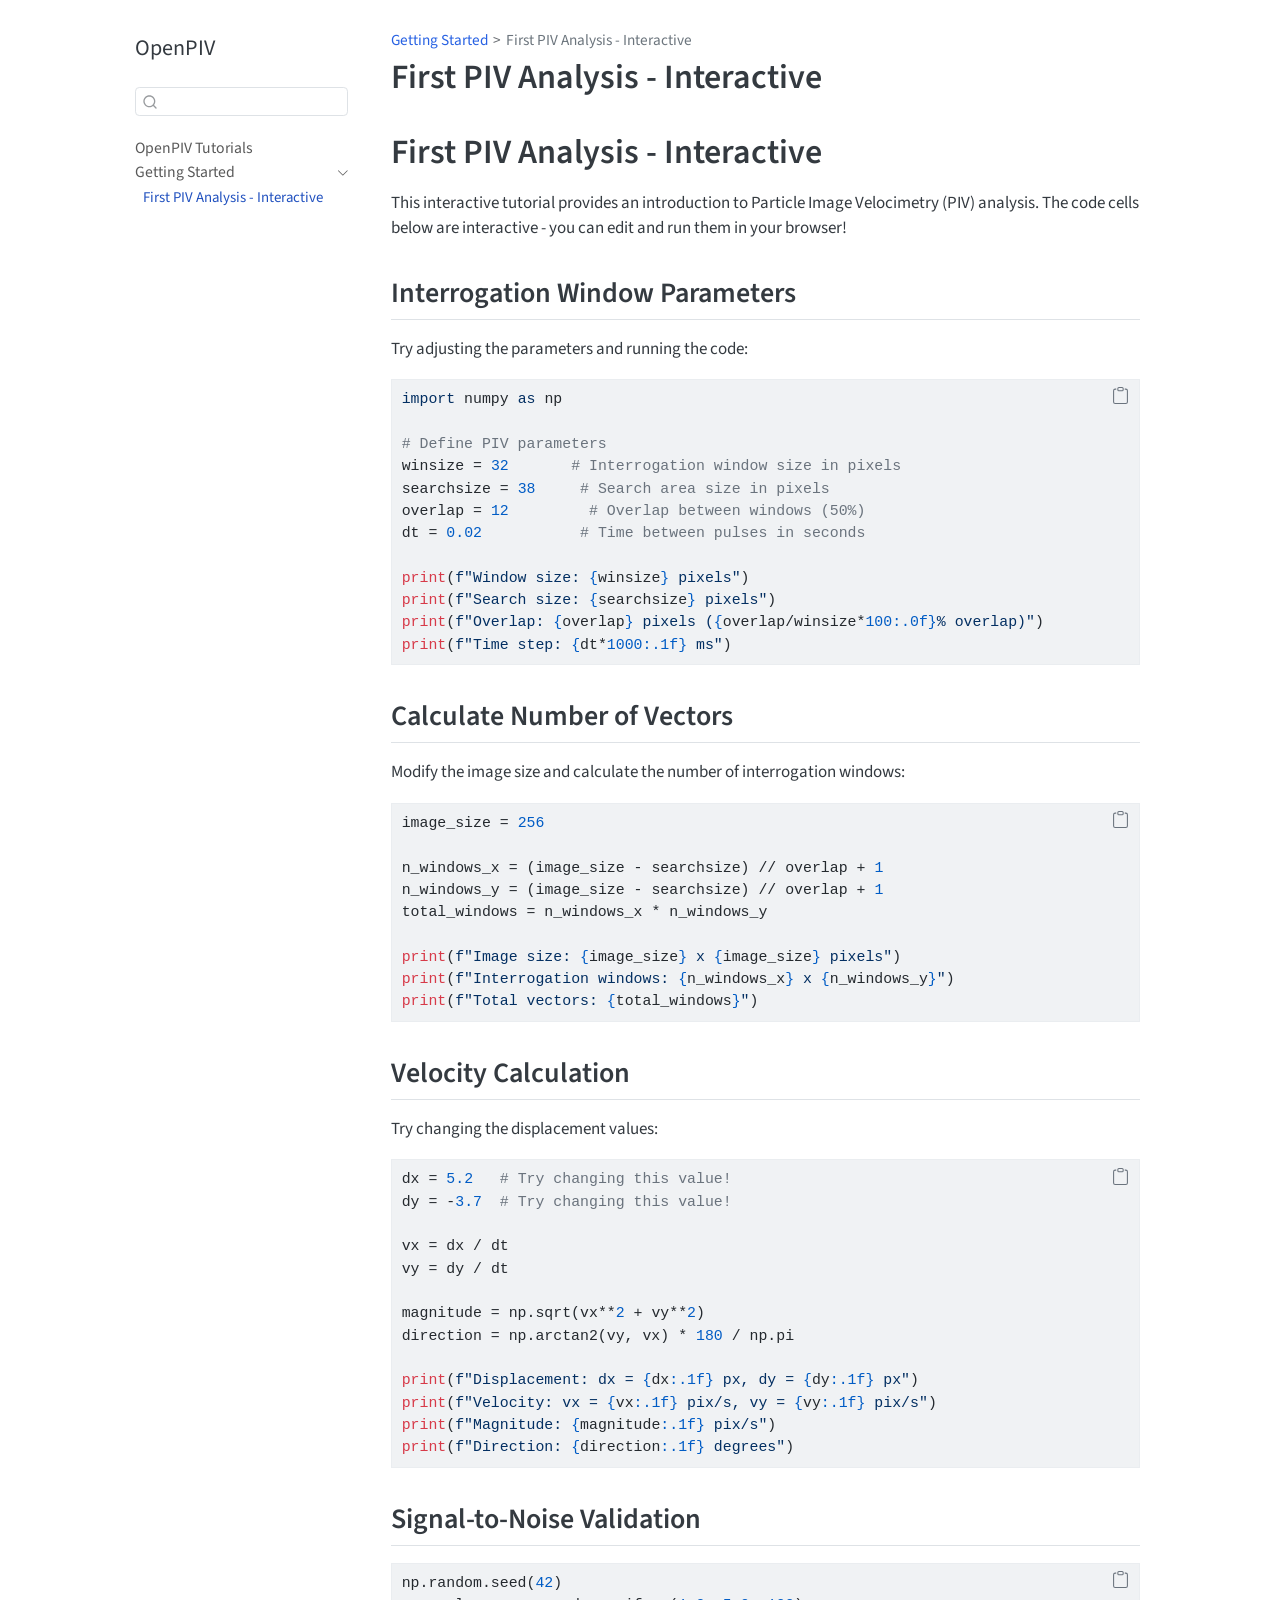
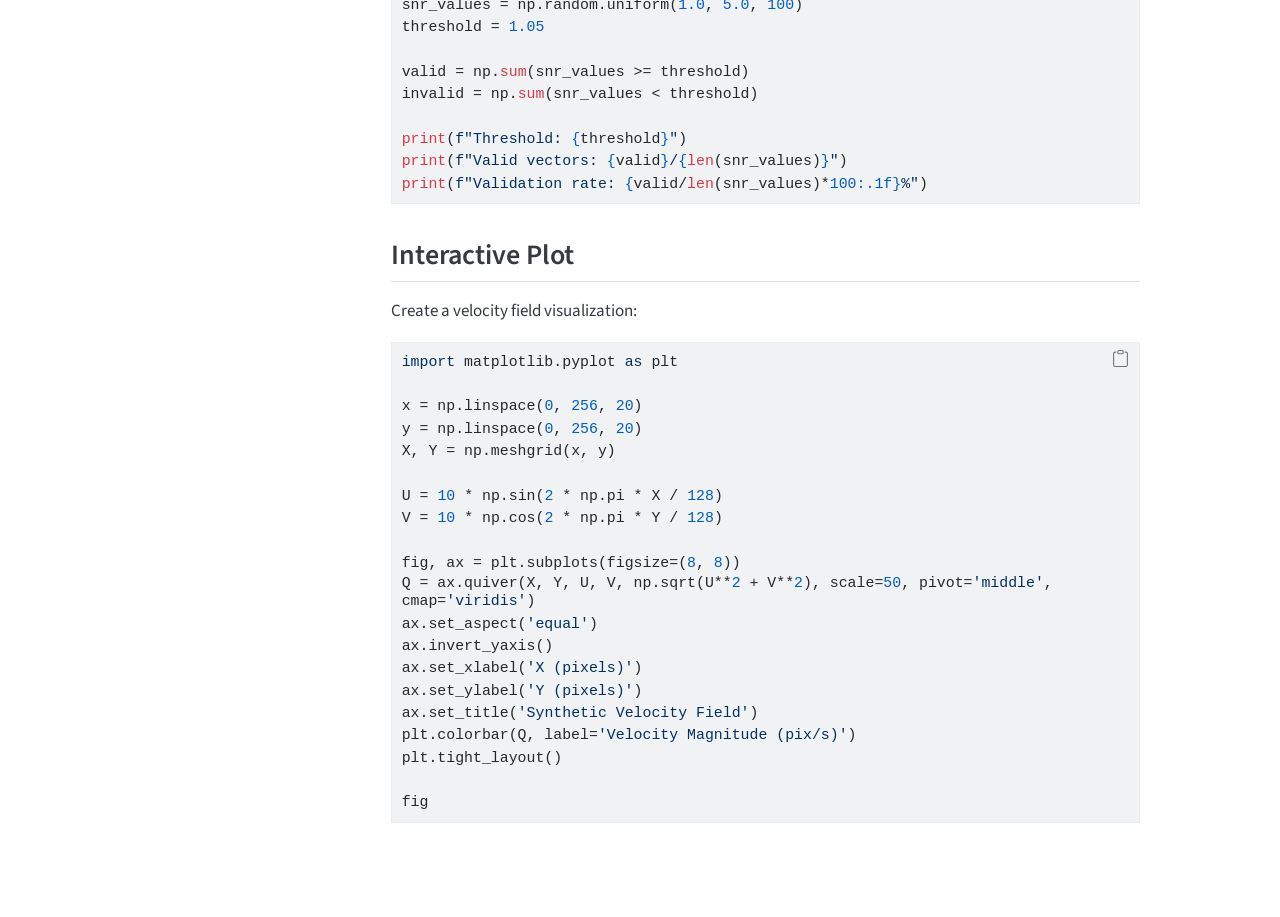
==== getting-started/01-first-piv-interactive.html @ da9bf8a3 "Deploy Quarto site to GitHub Pages" ====
<!DOCTYPE html>
<html xmlns="http://www.w3.org/1999/xhtml" lang="en" xml:lang="en"><head>

<meta charset="utf-8">
<meta name="generator" content="quarto-1.9.37">

<meta name="viewport" content="width=device-width, initial-scale=1.0, user-scalable=yes">


<title>First PIV Analysis - Interactive – OpenPIV Tutorials</title>
<style>
/* Default styles provided by pandoc.
** See https://pandoc.org/MANUAL.html#variables-for-html for config info.
*/
code{white-space: pre-wrap;}
span.smallcaps{font-variant: small-caps;}
div.columns{display: flex; gap: min(4vw, 1.5em);}
div.column{flex: auto; overflow-x: auto;}
div.hanging-indent{margin-left: 1.5em; text-indent: -1.5em;}
ul.task-list{list-style: none;}
ul.task-list li input[type="checkbox"] {
  width: 0.8em;
  margin: 0 0.8em 0.2em -1em; /* quarto-specific, see https://github.com/quarto-dev/quarto-cli/issues/4556 */ 
  vertical-align: middle;
}
/* CSS for syntax highlighting */
html { -webkit-text-size-adjust: 100%; }
pre > code.sourceCode { white-space: pre; position: relative; }
pre > code.sourceCode > span { display: inline-block; line-height: 1.25; }
pre > code.sourceCode > span:empty { height: 1.2em; }
.sourceCode { overflow: visible; }
code.sourceCode > span { color: inherit; text-decoration: inherit; }
div.sourceCode { margin: 1em 0; }
pre.sourceCode { margin: 0; }
@media screen {
div.sourceCode { overflow: auto; }
}
@media print {
pre > code.sourceCode { white-space: pre-wrap; }
pre > code.sourceCode > span { text-indent: -5em; padding-left: 5em; }
}
pre.numberSource code
  { counter-reset: source-line 0; }
pre.numberSource code > span
  { position: relative; left: -4em; counter-increment: source-line; }
pre.numberSource code > span > a:first-child::before
  { content: counter(source-line);
    position: relative; left: -1em; text-align: right; vertical-align: baseline;
    border: none; display: inline-block;
    -webkit-touch-callout: none; -webkit-user-select: none;
    -khtml-user-select: none; -moz-user-select: none;
    -ms-user-select: none; user-select: none;
    padding: 0 4px; width: 4em;
  }
pre.numberSource { margin-left: 3em;  padding-left: 4px; }
div.sourceCode
  {   }
@media screen {
pre > code.sourceCode > span > a:first-child::before { text-decoration: underline; }
}
</style>


<script src="../site_libs/quarto-nav/quarto-nav.js"></script>
<script src="../site_libs/clipboard/clipboard.min.js"></script>
<script src="../site_libs/quarto-search/autocomplete.umd.js"></script>
<script src="../site_libs/quarto-search/fuse.min.js"></script>
<script src="../site_libs/quarto-search/quarto-search.js"></script>
<meta name="quarto:offset" content="../">
<script src="../site_libs/quarto-html/quarto.js" type="module"></script>
<script src="../site_libs/quarto-html/tabsets/tabsets.js" type="module"></script>
<script src="../site_libs/quarto-html/popper.min.js"></script>
<script src="../site_libs/quarto-html/tippy.umd.min.js"></script>
<script src="../site_libs/quarto-html/anchor.min.js"></script>
<link href="../site_libs/quarto-html/tippy.css" rel="stylesheet">
<link href="../site_libs/quarto-html/quarto-syntax-highlighting-acf12a64177840b8d86f2d4f01b2e9fb.css" rel="stylesheet" id="quarto-text-highlighting-styles">
<script src="../site_libs/bootstrap/bootstrap.min.js"></script>
<link href="../site_libs/bootstrap/bootstrap-icons.css" rel="stylesheet">
<link href="../site_libs/bootstrap/bootstrap-4a1c58d262a24fd82705d9e365d43e90.min.css" rel="stylesheet" append-hash="true" id="quarto-bootstrap" data-mode="light">
<script id="quarto-search-options" type="application/json">{
  "location": "sidebar",
  "copy-button": false,
  "collapse-after": 3,
  "panel-placement": "start",
  "type": "textbox",
  "limit": 50,
  "keyboard-shortcut": [
    "f",
    "/",
    "s"
  ],
  "show-item-context": false,
  "language": {
    "search-no-results-text": "No results",
    "search-matching-documents-text": "matching documents",
    "search-copy-link-title": "Copy link to search",
    "search-hide-matches-text": "Hide additional matches",
    "search-more-match-text": "more match in this document",
    "search-more-matches-text": "more matches in this document",
    "search-clear-button-title": "Clear",
    "search-text-placeholder": "",
    "search-detached-cancel-button-title": "Cancel",
    "search-submit-button-title": "Submit",
    "search-label": "Search"
  }
}</script>


</head>

<body class="nav-sidebar floating fullcontent quarto-light">

<div id="quarto-search-results"></div>
  <header id="quarto-header" class="headroom fixed-top">
  <nav class="quarto-secondary-nav">
    <div class="container-fluid d-flex">
      <button type="button" class="quarto-btn-toggle btn" data-bs-toggle="collapse" role="button" data-bs-target=".quarto-sidebar-collapse-item" aria-controls="quarto-sidebar" aria-expanded="false" aria-label="Toggle sidebar navigation" onclick="if (window.quartoToggleHeadroom) { window.quartoToggleHeadroom(); }">
        <i class="bi bi-layout-text-sidebar-reverse"></i>
      </button>
        <nav class="quarto-page-breadcrumbs" aria-label="breadcrumb"><ol class="breadcrumb"><li class="breadcrumb-item"><a href="../getting-started/01-first-piv-interactive.html">Getting Started</a></li><li class="breadcrumb-item"><a href="../getting-started/01-first-piv-interactive.html">First PIV Analysis - Interactive</a></li></ol></nav>
        <a class="flex-grow-1" role="navigation" data-bs-toggle="collapse" data-bs-target=".quarto-sidebar-collapse-item" aria-controls="quarto-sidebar" aria-expanded="false" aria-label="Toggle sidebar navigation" onclick="if (window.quartoToggleHeadroom) { window.quartoToggleHeadroom(); }">      
        </a>
      <button type="button" class="btn quarto-search-button" aria-label="Search" onclick="window.quartoOpenSearch();">
        <i class="bi bi-search"></i>
      </button>
    </div>
  </nav>
</header>
<!-- content -->
<div id="quarto-content" class="quarto-container page-columns page-rows-contents page-layout-article">
<!-- sidebar -->
  <nav id="quarto-sidebar" class="sidebar collapse collapse-horizontal quarto-sidebar-collapse-item sidebar-navigation floating overflow-auto">
    <div class="pt-lg-2 mt-2 text-left sidebar-header">
    <div class="sidebar-title mb-0 py-0">
      <a href="../">OpenPIV</a> 
    </div>
      </div>
        <div class="mt-2 flex-shrink-0 align-items-center">
        <div class="sidebar-search">
        <div id="quarto-search" class="" title="Search"></div>
        </div>
        </div>
    <div class="sidebar-menu-container"> 
    <ul class="list-unstyled mt-1">
        <li class="sidebar-item">
  <div class="sidebar-item-container"> 
  <a href="../index.html" class="sidebar-item-text sidebar-link">
 <span class="menu-text">OpenPIV Tutorials</span></a>
  </div>
</li>
        <li class="sidebar-item sidebar-item-section">
      <div class="sidebar-item-container"> 
            <a class="sidebar-item-text sidebar-link text-start" data-bs-toggle="collapse" data-bs-target="#quarto-sidebar-section-1" role="navigation" aria-expanded="true">
 <span class="menu-text">Getting Started</span></a>
          <a class="sidebar-item-toggle text-start" data-bs-toggle="collapse" data-bs-target="#quarto-sidebar-section-1" role="navigation" aria-expanded="true" aria-label="Toggle section">
            <i class="bi bi-chevron-right ms-2"></i>
          </a> 
      </div>
      <ul id="quarto-sidebar-section-1" class="collapse list-unstyled sidebar-section depth1 show">  
          <li class="sidebar-item">
  <div class="sidebar-item-container"> 
  <a href="../getting-started/01-first-piv-interactive.html" class="sidebar-item-text sidebar-link active">
 <span class="menu-text">First PIV Analysis - Interactive</span></a>
  </div>
</li>
      </ul>
  </li>
    </ul>
    </div>
</nav>
<div id="quarto-sidebar-glass" class="quarto-sidebar-collapse-item" data-bs-toggle="collapse" data-bs-target=".quarto-sidebar-collapse-item"></div>
<!-- margin-sidebar -->
    
<!-- main -->
<main class="content" id="quarto-document-content">

<header id="title-block-header" class="quarto-title-block default"><nav class="quarto-page-breadcrumbs quarto-title-breadcrumbs d-none d-lg-block" aria-label="breadcrumb"><ol class="breadcrumb"><li class="breadcrumb-item"><a href="../getting-started/01-first-piv-interactive.html">Getting Started</a></li><li class="breadcrumb-item"><a href="../getting-started/01-first-piv-interactive.html">First PIV Analysis - Interactive</a></li></ol></nav>
<div class="quarto-title">
<h1 class="title">First PIV Analysis - Interactive</h1>
</div>



<div class="quarto-title-meta">

    
  
    
  </div>
  


</header>


<section id="first-piv-analysis---interactive" class="level1">
<h1>First PIV Analysis - Interactive</h1>
<p>This interactive tutorial provides an introduction to Particle Image Velocimetry (PIV) analysis. The code cells below are interactive - you can edit and run them in your browser!</p>
<section id="interrogation-window-parameters" class="level2">
<h2 class="anchored" data-anchor-id="interrogation-window-parameters">Interrogation Window Parameters</h2>
<p>Try adjusting the parameters and running the code:</p>
<div id="36d38520" class="cell" data-editor="true">
<div class="code-copy-outer-scaffold"><div class="sourceCode cell-code" id="cb1"><pre class="sourceCode python code-with-copy"><code class="sourceCode python"><span id="cb1-1"><a href="#cb1-1" aria-hidden="true" tabindex="-1"></a><span class="im">import</span> numpy <span class="im">as</span> np</span>
<span id="cb1-2"><a href="#cb1-2" aria-hidden="true" tabindex="-1"></a></span>
<span id="cb1-3"><a href="#cb1-3" aria-hidden="true" tabindex="-1"></a><span class="co"># Define PIV parameters</span></span>
<span id="cb1-4"><a href="#cb1-4" aria-hidden="true" tabindex="-1"></a>winsize <span class="op">=</span> <span class="dv">32</span>       <span class="co"># Interrogation window size in pixels</span></span>
<span id="cb1-5"><a href="#cb1-5" aria-hidden="true" tabindex="-1"></a>searchsize <span class="op">=</span> <span class="dv">38</span>     <span class="co"># Search area size in pixels  </span></span>
<span id="cb1-6"><a href="#cb1-6" aria-hidden="true" tabindex="-1"></a>overlap <span class="op">=</span> <span class="dv">12</span>         <span class="co"># Overlap between windows (50%)</span></span>
<span id="cb1-7"><a href="#cb1-7" aria-hidden="true" tabindex="-1"></a>dt <span class="op">=</span> <span class="fl">0.02</span>           <span class="co"># Time between pulses in seconds</span></span>
<span id="cb1-8"><a href="#cb1-8" aria-hidden="true" tabindex="-1"></a></span>
<span id="cb1-9"><a href="#cb1-9" aria-hidden="true" tabindex="-1"></a><span class="bu">print</span>(<span class="ss">f"Window size: </span><span class="sc">{</span>winsize<span class="sc">}</span><span class="ss"> pixels"</span>)</span>
<span id="cb1-10"><a href="#cb1-10" aria-hidden="true" tabindex="-1"></a><span class="bu">print</span>(<span class="ss">f"Search size: </span><span class="sc">{</span>searchsize<span class="sc">}</span><span class="ss"> pixels"</span>)</span>
<span id="cb1-11"><a href="#cb1-11" aria-hidden="true" tabindex="-1"></a><span class="bu">print</span>(<span class="ss">f"Overlap: </span><span class="sc">{</span>overlap<span class="sc">}</span><span class="ss"> pixels (</span><span class="sc">{</span>overlap<span class="op">/</span>winsize<span class="op">*</span><span class="dv">100</span><span class="sc">:.0f}</span><span class="ss">% overlap)"</span>)</span>
<span id="cb1-12"><a href="#cb1-12" aria-hidden="true" tabindex="-1"></a><span class="bu">print</span>(<span class="ss">f"Time step: </span><span class="sc">{</span>dt<span class="op">*</span><span class="dv">1000</span><span class="sc">:.1f}</span><span class="ss"> ms"</span>)</span></code></pre></div><button title="Copy to Clipboard" class="code-copy-button"><i class="bi"></i></button></div>
</div>
</section>
<section id="calculate-number-of-vectors" class="level2">
<h2 class="anchored" data-anchor-id="calculate-number-of-vectors">Calculate Number of Vectors</h2>
<p>Modify the image size and calculate the number of interrogation windows:</p>
<div id="18df7487" class="cell" data-editor="true">
<div class="code-copy-outer-scaffold"><div class="sourceCode cell-code" id="cb2"><pre class="sourceCode python code-with-copy"><code class="sourceCode python"><span id="cb2-1"><a href="#cb2-1" aria-hidden="true" tabindex="-1"></a>image_size <span class="op">=</span> <span class="dv">256</span></span>
<span id="cb2-2"><a href="#cb2-2" aria-hidden="true" tabindex="-1"></a></span>
<span id="cb2-3"><a href="#cb2-3" aria-hidden="true" tabindex="-1"></a>n_windows_x <span class="op">=</span> (image_size <span class="op">-</span> searchsize) <span class="op">//</span> overlap <span class="op">+</span> <span class="dv">1</span></span>
<span id="cb2-4"><a href="#cb2-4" aria-hidden="true" tabindex="-1"></a>n_windows_y <span class="op">=</span> (image_size <span class="op">-</span> searchsize) <span class="op">//</span> overlap <span class="op">+</span> <span class="dv">1</span></span>
<span id="cb2-5"><a href="#cb2-5" aria-hidden="true" tabindex="-1"></a>total_windows <span class="op">=</span> n_windows_x <span class="op">*</span> n_windows_y</span>
<span id="cb2-6"><a href="#cb2-6" aria-hidden="true" tabindex="-1"></a></span>
<span id="cb2-7"><a href="#cb2-7" aria-hidden="true" tabindex="-1"></a><span class="bu">print</span>(<span class="ss">f"Image size: </span><span class="sc">{</span>image_size<span class="sc">}</span><span class="ss"> x </span><span class="sc">{</span>image_size<span class="sc">}</span><span class="ss"> pixels"</span>)</span>
<span id="cb2-8"><a href="#cb2-8" aria-hidden="true" tabindex="-1"></a><span class="bu">print</span>(<span class="ss">f"Interrogation windows: </span><span class="sc">{</span>n_windows_x<span class="sc">}</span><span class="ss"> x </span><span class="sc">{</span>n_windows_y<span class="sc">}</span><span class="ss">"</span>)</span>
<span id="cb2-9"><a href="#cb2-9" aria-hidden="true" tabindex="-1"></a><span class="bu">print</span>(<span class="ss">f"Total vectors: </span><span class="sc">{</span>total_windows<span class="sc">}</span><span class="ss">"</span>)</span></code></pre></div><button title="Copy to Clipboard" class="code-copy-button"><i class="bi"></i></button></div>
</div>
</section>
<section id="velocity-calculation" class="level2">
<h2 class="anchored" data-anchor-id="velocity-calculation">Velocity Calculation</h2>
<p>Try changing the displacement values:</p>
<div id="fb93d4f9" class="cell" data-editor="true">
<div class="code-copy-outer-scaffold"><div class="sourceCode cell-code" id="cb3"><pre class="sourceCode python code-with-copy"><code class="sourceCode python"><span id="cb3-1"><a href="#cb3-1" aria-hidden="true" tabindex="-1"></a>dx <span class="op">=</span> <span class="fl">5.2</span>   <span class="co"># Try changing this value!</span></span>
<span id="cb3-2"><a href="#cb3-2" aria-hidden="true" tabindex="-1"></a>dy <span class="op">=</span> <span class="op">-</span><span class="fl">3.7</span>  <span class="co"># Try changing this value!</span></span>
<span id="cb3-3"><a href="#cb3-3" aria-hidden="true" tabindex="-1"></a></span>
<span id="cb3-4"><a href="#cb3-4" aria-hidden="true" tabindex="-1"></a>vx <span class="op">=</span> dx <span class="op">/</span> dt</span>
<span id="cb3-5"><a href="#cb3-5" aria-hidden="true" tabindex="-1"></a>vy <span class="op">=</span> dy <span class="op">/</span> dt</span>
<span id="cb3-6"><a href="#cb3-6" aria-hidden="true" tabindex="-1"></a></span>
<span id="cb3-7"><a href="#cb3-7" aria-hidden="true" tabindex="-1"></a>magnitude <span class="op">=</span> np.sqrt(vx<span class="op">**</span><span class="dv">2</span> <span class="op">+</span> vy<span class="op">**</span><span class="dv">2</span>)</span>
<span id="cb3-8"><a href="#cb3-8" aria-hidden="true" tabindex="-1"></a>direction <span class="op">=</span> np.arctan2(vy, vx) <span class="op">*</span> <span class="dv">180</span> <span class="op">/</span> np.pi</span>
<span id="cb3-9"><a href="#cb3-9" aria-hidden="true" tabindex="-1"></a></span>
<span id="cb3-10"><a href="#cb3-10" aria-hidden="true" tabindex="-1"></a><span class="bu">print</span>(<span class="ss">f"Displacement: dx = </span><span class="sc">{</span>dx<span class="sc">:.1f}</span><span class="ss"> px, dy = </span><span class="sc">{</span>dy<span class="sc">:.1f}</span><span class="ss"> px"</span>)</span>
<span id="cb3-11"><a href="#cb3-11" aria-hidden="true" tabindex="-1"></a><span class="bu">print</span>(<span class="ss">f"Velocity: vx = </span><span class="sc">{</span>vx<span class="sc">:.1f}</span><span class="ss"> pix/s, vy = </span><span class="sc">{</span>vy<span class="sc">:.1f}</span><span class="ss"> pix/s"</span>)</span>
<span id="cb3-12"><a href="#cb3-12" aria-hidden="true" tabindex="-1"></a><span class="bu">print</span>(<span class="ss">f"Magnitude: </span><span class="sc">{</span>magnitude<span class="sc">:.1f}</span><span class="ss"> pix/s"</span>)</span>
<span id="cb3-13"><a href="#cb3-13" aria-hidden="true" tabindex="-1"></a><span class="bu">print</span>(<span class="ss">f"Direction: </span><span class="sc">{</span>direction<span class="sc">:.1f}</span><span class="ss"> degrees"</span>)</span></code></pre></div><button title="Copy to Clipboard" class="code-copy-button"><i class="bi"></i></button></div>
</div>
</section>
<section id="signal-to-noise-validation" class="level2">
<h2 class="anchored" data-anchor-id="signal-to-noise-validation">Signal-to-Noise Validation</h2>
<div id="afef8807" class="cell" data-editor="true">
<div class="code-copy-outer-scaffold"><div class="sourceCode cell-code" id="cb4"><pre class="sourceCode python code-with-copy"><code class="sourceCode python"><span id="cb4-1"><a href="#cb4-1" aria-hidden="true" tabindex="-1"></a>np.random.seed(<span class="dv">42</span>)</span>
<span id="cb4-2"><a href="#cb4-2" aria-hidden="true" tabindex="-1"></a>snr_values <span class="op">=</span> np.random.uniform(<span class="fl">1.0</span>, <span class="fl">5.0</span>, <span class="dv">100</span>)</span>
<span id="cb4-3"><a href="#cb4-3" aria-hidden="true" tabindex="-1"></a>threshold <span class="op">=</span> <span class="fl">1.05</span></span>
<span id="cb4-4"><a href="#cb4-4" aria-hidden="true" tabindex="-1"></a></span>
<span id="cb4-5"><a href="#cb4-5" aria-hidden="true" tabindex="-1"></a>valid <span class="op">=</span> np.<span class="bu">sum</span>(snr_values <span class="op">&gt;=</span> threshold)</span>
<span id="cb4-6"><a href="#cb4-6" aria-hidden="true" tabindex="-1"></a>invalid <span class="op">=</span> np.<span class="bu">sum</span>(snr_values <span class="op">&lt;</span> threshold)</span>
<span id="cb4-7"><a href="#cb4-7" aria-hidden="true" tabindex="-1"></a></span>
<span id="cb4-8"><a href="#cb4-8" aria-hidden="true" tabindex="-1"></a><span class="bu">print</span>(<span class="ss">f"Threshold: </span><span class="sc">{</span>threshold<span class="sc">}</span><span class="ss">"</span>)</span>
<span id="cb4-9"><a href="#cb4-9" aria-hidden="true" tabindex="-1"></a><span class="bu">print</span>(<span class="ss">f"Valid vectors: </span><span class="sc">{</span>valid<span class="sc">}</span><span class="ss">/</span><span class="sc">{</span><span class="bu">len</span>(snr_values)<span class="sc">}</span><span class="ss">"</span>)</span>
<span id="cb4-10"><a href="#cb4-10" aria-hidden="true" tabindex="-1"></a><span class="bu">print</span>(<span class="ss">f"Validation rate: </span><span class="sc">{</span>valid<span class="op">/</span><span class="bu">len</span>(snr_values)<span class="op">*</span><span class="dv">100</span><span class="sc">:.1f}</span><span class="ss">%"</span>)</span></code></pre></div><button title="Copy to Clipboard" class="code-copy-button"><i class="bi"></i></button></div>
</div>
</section>
<section id="interactive-plot" class="level2">
<h2 class="anchored" data-anchor-id="interactive-plot">Interactive Plot</h2>
<p>Create a velocity field visualization:</p>
<div id="f7ec2f48" class="cell" data-editor="true">
<div class="code-copy-outer-scaffold"><div class="sourceCode cell-code" id="cb5"><pre class="sourceCode python code-with-copy"><code class="sourceCode python"><span id="cb5-1"><a href="#cb5-1" aria-hidden="true" tabindex="-1"></a><span class="im">import</span> matplotlib.pyplot <span class="im">as</span> plt</span>
<span id="cb5-2"><a href="#cb5-2" aria-hidden="true" tabindex="-1"></a></span>
<span id="cb5-3"><a href="#cb5-3" aria-hidden="true" tabindex="-1"></a>x <span class="op">=</span> np.linspace(<span class="dv">0</span>, <span class="dv">256</span>, <span class="dv">20</span>)</span>
<span id="cb5-4"><a href="#cb5-4" aria-hidden="true" tabindex="-1"></a>y <span class="op">=</span> np.linspace(<span class="dv">0</span>, <span class="dv">256</span>, <span class="dv">20</span>)</span>
<span id="cb5-5"><a href="#cb5-5" aria-hidden="true" tabindex="-1"></a>X, Y <span class="op">=</span> np.meshgrid(x, y)</span>
<span id="cb5-6"><a href="#cb5-6" aria-hidden="true" tabindex="-1"></a></span>
<span id="cb5-7"><a href="#cb5-7" aria-hidden="true" tabindex="-1"></a>U <span class="op">=</span> <span class="dv">10</span> <span class="op">*</span> np.sin(<span class="dv">2</span> <span class="op">*</span> np.pi <span class="op">*</span> X <span class="op">/</span> <span class="dv">128</span>)</span>
<span id="cb5-8"><a href="#cb5-8" aria-hidden="true" tabindex="-1"></a>V <span class="op">=</span> <span class="dv">10</span> <span class="op">*</span> np.cos(<span class="dv">2</span> <span class="op">*</span> np.pi <span class="op">*</span> Y <span class="op">/</span> <span class="dv">128</span>)</span>
<span id="cb5-9"><a href="#cb5-9" aria-hidden="true" tabindex="-1"></a></span>
<span id="cb5-10"><a href="#cb5-10" aria-hidden="true" tabindex="-1"></a>fig, ax <span class="op">=</span> plt.subplots(figsize<span class="op">=</span>(<span class="dv">8</span>, <span class="dv">8</span>))</span>
<span id="cb5-11"><a href="#cb5-11" aria-hidden="true" tabindex="-1"></a>Q <span class="op">=</span> ax.quiver(X, Y, U, V, np.sqrt(U<span class="op">**</span><span class="dv">2</span> <span class="op">+</span> V<span class="op">**</span><span class="dv">2</span>), scale<span class="op">=</span><span class="dv">50</span>, pivot<span class="op">=</span><span class="st">'middle'</span>, cmap<span class="op">=</span><span class="st">'viridis'</span>)</span>
<span id="cb5-12"><a href="#cb5-12" aria-hidden="true" tabindex="-1"></a>ax.set_aspect(<span class="st">'equal'</span>)</span>
<span id="cb5-13"><a href="#cb5-13" aria-hidden="true" tabindex="-1"></a>ax.invert_yaxis()</span>
<span id="cb5-14"><a href="#cb5-14" aria-hidden="true" tabindex="-1"></a>ax.set_xlabel(<span class="st">'X (pixels)'</span>)</span>
<span id="cb5-15"><a href="#cb5-15" aria-hidden="true" tabindex="-1"></a>ax.set_ylabel(<span class="st">'Y (pixels)'</span>)</span>
<span id="cb5-16"><a href="#cb5-16" aria-hidden="true" tabindex="-1"></a>ax.set_title(<span class="st">'Synthetic Velocity Field'</span>)</span>
<span id="cb5-17"><a href="#cb5-17" aria-hidden="true" tabindex="-1"></a>plt.colorbar(Q, label<span class="op">=</span><span class="st">'Velocity Magnitude (pix/s)'</span>)</span>
<span id="cb5-18"><a href="#cb5-18" aria-hidden="true" tabindex="-1"></a>plt.tight_layout()</span>
<span id="cb5-19"><a href="#cb5-19" aria-hidden="true" tabindex="-1"></a></span>
<span id="cb5-20"><a href="#cb5-20" aria-hidden="true" tabindex="-1"></a>fig</span></code></pre></div><button title="Copy to Clipboard" class="code-copy-button"><i class="bi"></i></button></div>
</div>


</section>
</section>

</main> <!-- /main -->
<script id="quarto-html-after-body" type="application/javascript">
  window.document.addEventListener("DOMContentLoaded", function (event) {
    const icon = "";
    const anchorJS = new window.AnchorJS();
    anchorJS.options = {
      placement: 'right',
      icon: icon
    };
    anchorJS.add('.anchored');
    const isCodeAnnotation = (el) => {
      for (const clz of el.classList) {
        if (clz.startsWith('code-annotation-')) {                     
          return true;
        }
      }
      return false;
    }
    const onCopySuccess = function(e) {
      // button target
      const button = e.trigger;
      // don't keep focus
      button.blur();
      // flash "checked"
      button.classList.add('code-copy-button-checked');
      var currentTitle = button.getAttribute("title");
      button.setAttribute("title", "Copied!");
      let tooltip;
      if (window.bootstrap) {
        button.setAttribute("data-bs-toggle", "tooltip");
        button.setAttribute("data-bs-placement", "left");
        button.setAttribute("data-bs-title", "Copied!");
        tooltip = new bootstrap.Tooltip(button, 
          { trigger: "manual", 
            customClass: "code-copy-button-tooltip",
            offset: [0, -8]});
        tooltip.show();    
      }
      setTimeout(function() {
        if (tooltip) {
          tooltip.hide();
          button.removeAttribute("data-bs-title");
          button.removeAttribute("data-bs-toggle");
          button.removeAttribute("data-bs-placement");
        }
        button.setAttribute("title", currentTitle);
        button.classList.remove('code-copy-button-checked');
      }, 1000);
      // clear code selection
      e.clearSelection();
    }
    const getTextToCopy = function(trigger) {
      const outerScaffold = trigger.parentElement.cloneNode(true);
      const codeEl = outerScaffold.querySelector('code');
      for (const childEl of codeEl.children) {
        if (isCodeAnnotation(childEl)) {
          childEl.remove();
        }
      }
      return codeEl.innerText;
    }
    const clipboard = new window.ClipboardJS('.code-copy-button:not([data-in-quarto-modal])', {
      text: getTextToCopy
    });
    clipboard.on('success', onCopySuccess);
    if (window.document.getElementById('quarto-embedded-source-code-modal')) {
      const clipboardModal = new window.ClipboardJS('.code-copy-button[data-in-quarto-modal]', {
        text: getTextToCopy,
        container: window.document.getElementById('quarto-embedded-source-code-modal')
      });
      clipboardModal.on('success', onCopySuccess);
    }
      var localhostRegex = new RegExp(/^(?:http|https):\/\/localhost\:?[0-9]*\//);
      var mailtoRegex = new RegExp(/^mailto:/);
        var filterRegex = new RegExp('/' + window.location.host + '/');
      var isInternal = (href) => {
          return filterRegex.test(href) || localhostRegex.test(href) || mailtoRegex.test(href);
      }
      // Inspect non-navigation links and adorn them if external
     var links = window.document.querySelectorAll('a[href]:not(.nav-link):not(.navbar-brand):not(.toc-action):not(.sidebar-link):not(.sidebar-item-toggle):not(.pagination-link):not(.no-external):not([aria-hidden]):not(.dropdown-item):not(.quarto-navigation-tool):not(.about-link)');
      for (var i=0; i<links.length; i++) {
        const link = links[i];
        if (!isInternal(link.href)) {
          // undo the damage that might have been done by quarto-nav.js in the case of
          // links that we want to consider external
          if (link.dataset.originalHref !== undefined) {
            link.href = link.dataset.originalHref;
          }
        }
      }
    function tippyHover(el, contentFn, onTriggerFn, onUntriggerFn) {
      const config = {
        allowHTML: true,
        maxWidth: 500,
        delay: 100,
        arrow: false,
        appendTo: function(el) {
            return el.parentElement;
        },
        interactive: true,
        interactiveBorder: 10,
        theme: 'quarto',
        placement: 'bottom-start',
      };
      if (contentFn) {
        config.content = contentFn;
      }
      if (onTriggerFn) {
        config.onTrigger = onTriggerFn;
      }
      if (onUntriggerFn) {
        config.onUntrigger = onUntriggerFn;
      }
      window.tippy(el, config); 
    }
    const noterefs = window.document.querySelectorAll('a[role="doc-noteref"]');
    for (var i=0; i<noterefs.length; i++) {
      const ref = noterefs[i];
      tippyHover(ref, function() {
        // use id or data attribute instead here
        let href = ref.getAttribute('data-footnote-href') || ref.getAttribute('href');
        try { href = new URL(href).hash; } catch {}
        const id = href.replace(/^#\/?/, "");
        const note = window.document.getElementById(id);
        if (note) {
          return note.innerHTML;
        } else {
          return "";
        }
      });
    }
    const xrefs = window.document.querySelectorAll('a.quarto-xref');
    const processXRef = (id, note) => {
      // Strip column container classes
      const stripColumnClz = (el) => {
        el.classList.remove("page-full", "page-columns");
        if (el.children) {
          for (const child of el.children) {
            stripColumnClz(child);
          }
        }
      }
      stripColumnClz(note)
      if (id === null || id.startsWith('sec-')) {
        // Special case sections, only their first couple elements
        const container = document.createElement("div");
        if (note.children && note.children.length > 2) {
          container.appendChild(note.children[0].cloneNode(true));
          for (let i = 1; i < note.children.length; i++) {
            const child = note.children[i];
            if (child.tagName === "P" && child.innerText === "") {
              continue;
            } else {
              container.appendChild(child.cloneNode(true));
              break;
            }
          }
          if (window.Quarto?.typesetMath) {
            window.Quarto.typesetMath(container);
          }
          return container.innerHTML
        } else {
          if (window.Quarto?.typesetMath) {
            window.Quarto.typesetMath(note);
          }
          return note.innerHTML;
        }
      } else {
        // Remove any anchor links if they are present
        const anchorLink = note.querySelector('a.anchorjs-link');
        if (anchorLink) {
          anchorLink.remove();
        }
        if (window.Quarto?.typesetMath) {
          window.Quarto.typesetMath(note);
        }
        if (note.classList.contains("callout")) {
          return note.outerHTML;
        } else {
          return note.innerHTML;
        }
      }
    }
    for (var i=0; i<xrefs.length; i++) {
      const xref = xrefs[i];
      tippyHover(xref, undefined, function(instance) {
        instance.disable();
        let url = xref.getAttribute('href');
        let hash = undefined; 
        if (url.startsWith('#')) {
          hash = url;
        } else {
          try { hash = new URL(url).hash; } catch {}
        }
        if (hash) {
          const id = hash.replace(/^#\/?/, "");
          const note = window.document.getElementById(id);
          if (note !== null) {
            try {
              const html = processXRef(id, note.cloneNode(true));
              instance.setContent(html);
            } finally {
              instance.enable();
              instance.show();
            }
          } else {
            // See if we can fetch this
            fetch(url.split('#')[0])
            .then(res => res.text())
            .then(html => {
              const parser = new DOMParser();
              const htmlDoc = parser.parseFromString(html, "text/html");
              const note = htmlDoc.getElementById(id);
              if (note !== null) {
                const html = processXRef(id, note);
                instance.setContent(html);
              } 
            }).finally(() => {
              instance.enable();
              instance.show();
            });
          }
        } else {
          // See if we can fetch a full url (with no hash to target)
          // This is a special case and we should probably do some content thinning / targeting
          fetch(url)
          .then(res => res.text())
          .then(html => {
            const parser = new DOMParser();
            const htmlDoc = parser.parseFromString(html, "text/html");
            const note = htmlDoc.querySelector('main.content');
            if (note !== null) {
              // This should only happen for chapter cross references
              // (since there is no id in the URL)
              // remove the first header
              if (note.children.length > 0 && note.children[0].tagName === "HEADER") {
                note.children[0].remove();
              }
              const html = processXRef(null, note);
              instance.setContent(html);
            } 
          }).finally(() => {
            instance.enable();
            instance.show();
          });
        }
      }, function(instance) {
      });
    }
        let selectedAnnoteEl;
        const selectorForAnnotation = ( cell, annotation) => {
          let cellAttr = 'data-code-cell="' + cell + '"';
          let lineAttr = 'data-code-annotation="' +  annotation + '"';
          const selector = 'span[' + cellAttr + '][' + lineAttr + ']';
          return selector;
        }
        const selectCodeLines = (annoteEl) => {
          const doc = window.document;
          const targetCell = annoteEl.getAttribute("data-target-cell");
          const targetAnnotation = annoteEl.getAttribute("data-target-annotation");
          const annoteSpan = window.document.querySelector(selectorForAnnotation(targetCell, targetAnnotation));
          const lines = annoteSpan.getAttribute("data-code-lines").split(",");
          const lineIds = lines.map((line) => {
            return targetCell + "-" + line;
          })
          let top = null;
          let height = null;
          let parent = null;
          if (lineIds.length > 0) {
              //compute the position of the single el (top and bottom and make a div)
              const el = window.document.getElementById(lineIds[0]);
              top = el.offsetTop;
              height = el.offsetHeight;
              parent = el.parentElement.parentElement;
            if (lineIds.length > 1) {
              const lastEl = window.document.getElementById(lineIds[lineIds.length - 1]);
              const bottom = lastEl.offsetTop + lastEl.offsetHeight;
              height = bottom - top;
            }
            if (top !== null && height !== null && parent !== null) {
              // cook up a div (if necessary) and position it 
              let div = window.document.getElementById("code-annotation-line-highlight");
              if (div === null) {
                div = window.document.createElement("div");
                div.setAttribute("id", "code-annotation-line-highlight");
                div.style.position = 'absolute';
                parent.appendChild(div);
              }
              div.style.top = top - 2 + "px";
              div.style.height = height + 4 + "px";
              div.style.left = 0;
              let gutterDiv = window.document.getElementById("code-annotation-line-highlight-gutter");
              if (gutterDiv === null) {
                gutterDiv = window.document.createElement("div");
                gutterDiv.setAttribute("id", "code-annotation-line-highlight-gutter");
                gutterDiv.style.position = 'absolute';
                const codeCell = window.document.getElementById(targetCell);
                const gutter = codeCell.querySelector('.code-annotation-gutter');
                gutter.appendChild(gutterDiv);
              }
              gutterDiv.style.top = top - 2 + "px";
              gutterDiv.style.height = height + 4 + "px";
            }
            selectedAnnoteEl = annoteEl;
          }
        };
        const unselectCodeLines = () => {
          const elementsIds = ["code-annotation-line-highlight", "code-annotation-line-highlight-gutter"];
          elementsIds.forEach((elId) => {
            const div = window.document.getElementById(elId);
            if (div) {
              div.remove();
            }
          });
          selectedAnnoteEl = undefined;
        };
          // Handle positioning of the toggle
      window.addEventListener(
        "resize",
        throttle(() => {
          elRect = undefined;
          if (selectedAnnoteEl) {
            selectCodeLines(selectedAnnoteEl);
          }
        }, 10)
      );
      function throttle(fn, ms) {
      let throttle = false;
      let timer;
        return (...args) => {
          if(!throttle) { // first call gets through
              fn.apply(this, args);
              throttle = true;
          } else { // all the others get throttled
              if(timer) clearTimeout(timer); // cancel #2
              timer = setTimeout(() => {
                fn.apply(this, args);
                timer = throttle = false;
              }, ms);
          }
        };
      }
        // Attach click handler to the DT
        const annoteDls = window.document.querySelectorAll('dt[data-target-cell]');
        for (const annoteDlNode of annoteDls) {
          annoteDlNode.addEventListener('click', (event) => {
            const clickedEl = event.target;
            if (clickedEl !== selectedAnnoteEl) {
              unselectCodeLines();
              const activeEl = window.document.querySelector('dt[data-target-cell].code-annotation-active');
              if (activeEl) {
                activeEl.classList.remove('code-annotation-active');
              }
              selectCodeLines(clickedEl);
              clickedEl.classList.add('code-annotation-active');
            } else {
              // Unselect the line
              unselectCodeLines();
              clickedEl.classList.remove('code-annotation-active');
            }
          });
        }
    const findCites = (el) => {
      const parentEl = el.parentElement;
      if (parentEl) {
        const cites = parentEl.dataset.cites;
        if (cites) {
          return {
            el,
            cites: cites.split(' ')
          };
        } else {
          return findCites(el.parentElement)
        }
      } else {
        return undefined;
      }
    };
    var bibliorefs = window.document.querySelectorAll('a[role="doc-biblioref"]');
    for (var i=0; i<bibliorefs.length; i++) {
      const ref = bibliorefs[i];
      const citeInfo = findCites(ref);
      if (citeInfo) {
        tippyHover(citeInfo.el, function() {
          var popup = window.document.createElement('div');
          citeInfo.cites.forEach(function(cite) {
            var citeDiv = window.document.createElement('div');
            citeDiv.classList.add('hanging-indent');
            citeDiv.classList.add('csl-entry');
            var biblioDiv = window.document.getElementById('ref-' + cite);
            if (biblioDiv) {
              citeDiv.innerHTML = biblioDiv.innerHTML;
            }
            popup.appendChild(citeDiv);
          });
          return popup.innerHTML;
        });
      }
    }
  });
  </script>
</div> <!-- /content -->




</body></html>
---- site_libs/quarto-html/tippy.css ----
.tippy-box[data-animation=fade][data-state=hidden]{opacity:0}[data-tippy-root]{max-width:calc(100vw - 10px)}.tippy-box{position:relative;background-color:#333;color:#fff;border-radius:4px;font-size:14px;line-height:1.4;white-space:normal;outline:0;transition-property:transform,visibility,opacity}.tippy-box[data-placement^=top]>.tippy-arrow{bottom:0}.tippy-box[data-placement^=top]>.tippy-arrow:before{bottom:-7px;left:0;border-width:8px 8px 0;border-top-color:initial;transform-origin:center top}.tippy-box[data-placement^=bottom]>.tippy-arrow{top:0}.tippy-box[data-placement^=bottom]>.tippy-arrow:before{top:-7px;left:0;border-width:0 8px 8px;border-bottom-color:initial;transform-origin:center bottom}.tippy-box[data-placement^=left]>.tippy-arrow{right:0}.tippy-box[data-placement^=left]>.tippy-arrow:before{border-width:8px 0 8px 8px;border-left-color:initial;right:-7px;transform-origin:center left}.tippy-box[data-placement^=right]>.tippy-arrow{left:0}.tippy-box[data-placement^=right]>.tippy-arrow:before{left:-7px;border-width:8px 8px 8px 0;border-right-color:initial;transform-origin:center right}.tippy-box[data-inertia][data-state=visible]{transition-timing-function:cubic-bezier(.54,1.5,.38,1.11)}.tippy-arrow{width:16px;height:16px;color:#333}.tippy-arrow:before{content:"";position:absolute;border-color:transparent;border-style:solid}.tippy-content{position:relative;padding:5px 9px;z-index:1}
---- site_libs/quarto-html/quarto-syntax-highlighting-acf12a64177840b8d86f2d4f01b2e9fb.css ----
/* quarto syntax highlight colors */
:root {
  --quarto-hl-al-color: #ff5555;
  --quarto-hl-an-color: #6a737d;
  --quarto-hl-at-color: #d73a49;
  --quarto-hl-bn-color: #005cc5;
  --quarto-hl-bu-color: #d73a49;
  --quarto-hl-ch-color: #032f62;
  --quarto-hl-co-color: #6a737d;
  --quarto-hl-cv-color: #6a737d;
  --quarto-hl-cn-color: #005cc5;
  --quarto-hl-cf-color: #d73a49;
  --quarto-hl-dt-color: #d73a49;
  --quarto-hl-dv-color: #005cc5;
  --quarto-hl-do-color: #6a737d;
  --quarto-hl-er-color: #ff5555;
  --quarto-hl-ex-color: #d73a49;
  --quarto-hl-fl-color: #005cc5;
  --quarto-hl-fu-color: #6f42c1;
  --quarto-hl-im-color: #032f62;
  --quarto-hl-in-color: #6a737d;
  --quarto-hl-kw-color: #d73a49;
  --quarto-hl-op-color: #24292e;
  --quarto-hl-pp-color: #d73a49;
  --quarto-hl-re-color: #6a737d;
  --quarto-hl-sc-color: #005cc5;
  --quarto-hl-ss-color: #032f62;
  --quarto-hl-st-color: #032f62;
  --quarto-hl-va-color: #e36209;
  --quarto-hl-vs-color: #032f62;
  --quarto-hl-wa-color: #ff5555;
}

/* other quarto variables */
:root {
  --quarto-font-monospace: SFMono-Regular, Menlo, Monaco, Consolas, "Liberation Mono", "Courier New", monospace;
}

/* syntax highlight based on Pandoc's rules */
pre > code.sourceCode > span {
  color: #24292e;
}

code.sourceCode > span {
  color: #24292e;
}

div.sourceCode,
div.sourceCode pre.sourceCode {
  color: #24292e;
}

/* Normal */
code span {
  color: #24292e;
}

/* Alert */
code span.al {
  font-weight: bold;
  color: #ff5555;
}

/* Annotation */
code span.an {
  color: #6a737d;
}

/* Attribute */
code span.at {
  color: #d73a49;
}

/* BaseN */
code span.bn {
  color: #005cc5;
}

/* BuiltIn */
code span.bu {
  color: #d73a49;
}

/* ControlFlow */
code span.cf {
  color: #d73a49;
}

/* Char */
code span.ch {
  color: #032f62;
}

/* Constant */
code span.cn {
  color: #005cc5;
}

/* Comment */
code span.co {
  color: #6a737d;
}

/* CommentVar */
code span.cv {
  color: #6a737d;
}

/* Documentation */
code span.do {
  color: #6a737d;
}

/* DataType */
code span.dt {
  color: #d73a49;
}

/* DecVal */
code span.dv {
  color: #005cc5;
}

/* Error */
code span.er {
  color: #ff5555;
  text-decoration: underline;
}

/* Extension */
code span.ex {
  font-weight: bold;
  color: #d73a49;
}

/* Float */
code span.fl {
  color: #005cc5;
}

/* Function */
code span.fu {
  color: #6f42c1;
}

/* Import */
code span.im {
  color: #032f62;
}

/* Information */
code span.in {
  color: #6a737d;
}

/* Keyword */
code span.kw {
  color: #d73a49;
}

/* Operator */
code span.op {
  color: #24292e;
}

/* Preprocessor */
code span.pp {
  color: #d73a49;
}

/* RegionMarker */
code span.re {
  color: #6a737d;
}

/* SpecialChar */
code span.sc {
  color: #005cc5;
}

/* SpecialString */
code span.ss {
  color: #032f62;
}

/* String */
code span.st {
  color: #032f62;
}

/* Variable */
code span.va {
  color: #e36209;
}

/* VerbatimString */
code span.vs {
  color: #032f62;
}

/* Warning */
code span.wa {
  color: #ff5555;
}

.prevent-inlining {
  content: "</";
}

/*# sourceMappingURL=e41d78b1f7017e44483b7fefd7a010af.css.map */
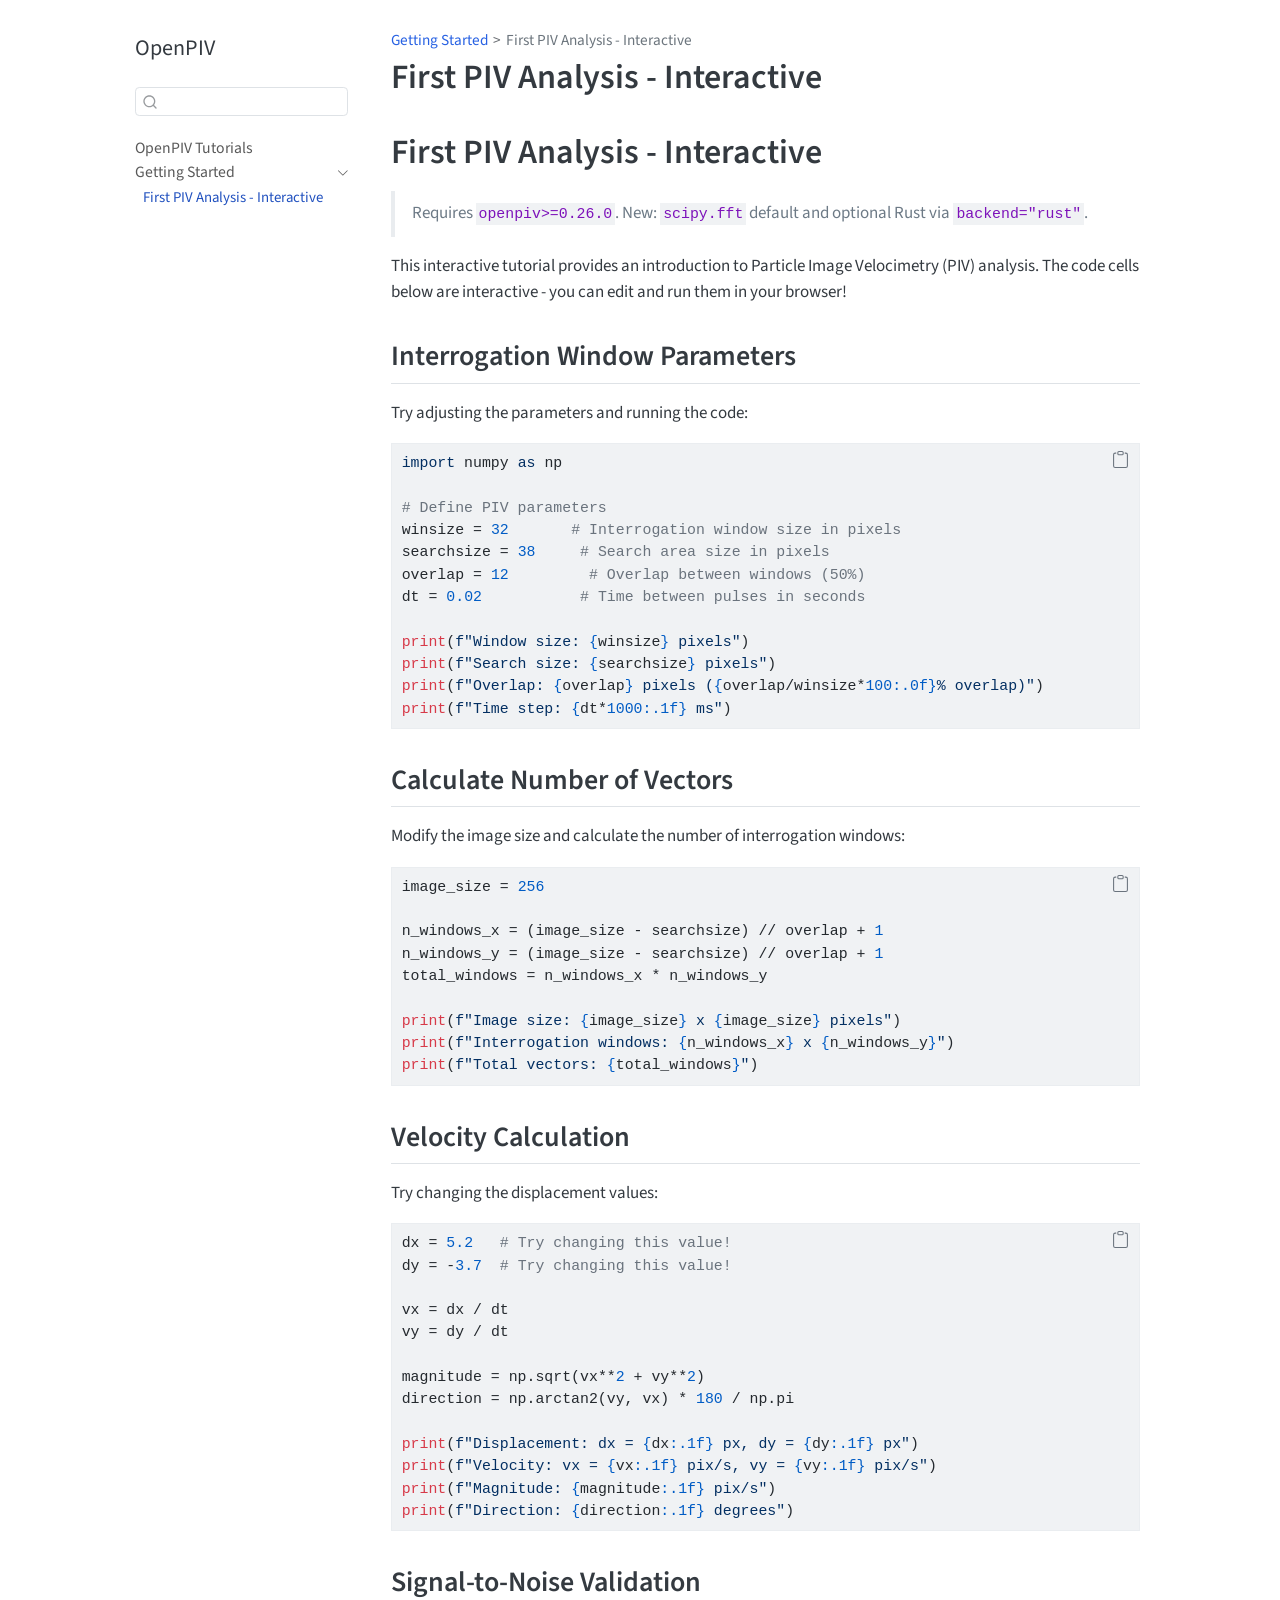
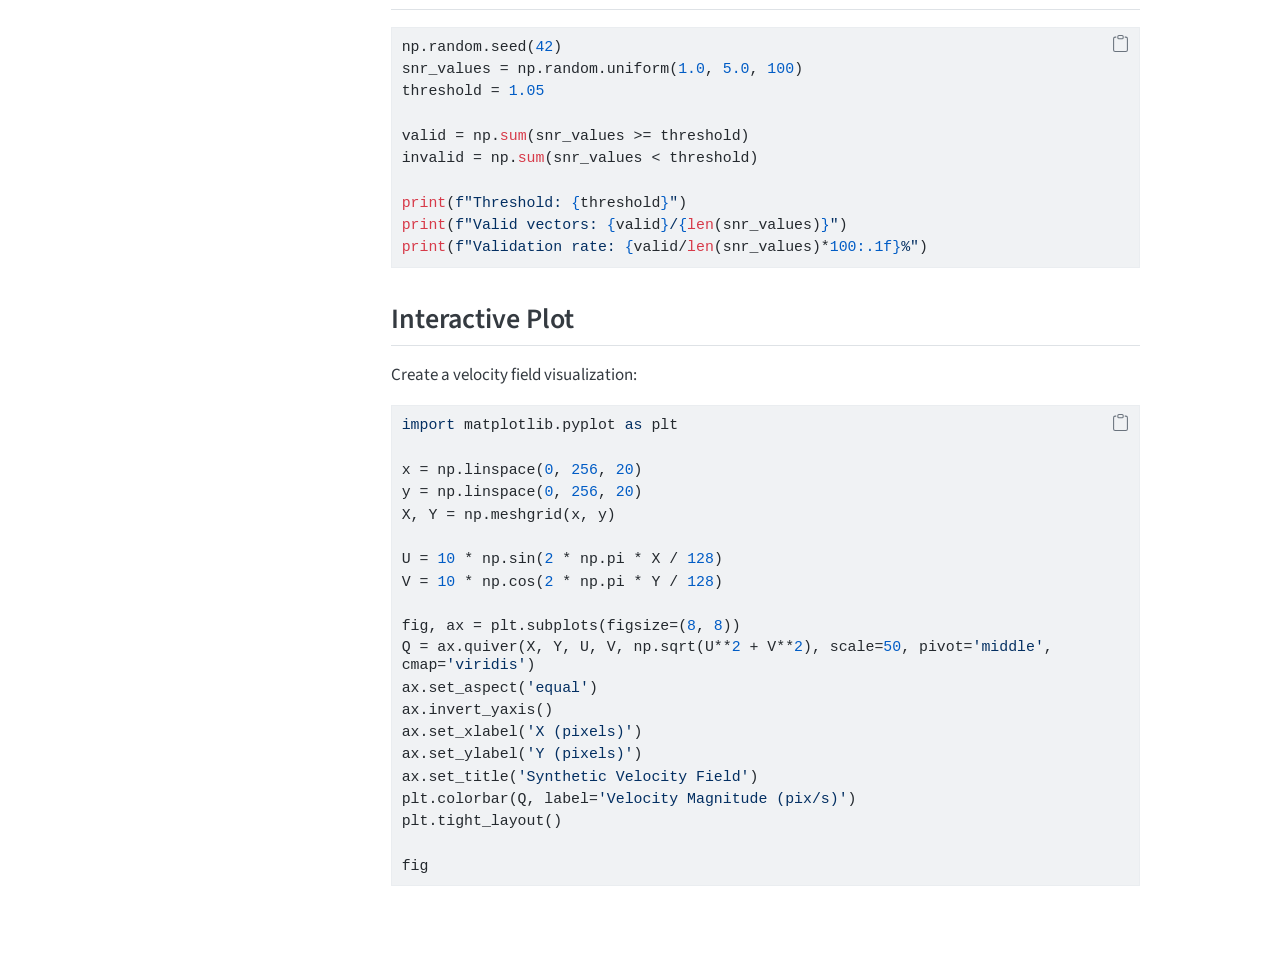
==== commit 9fc5aed3: "deploy: bba710ed71fbbb69b951721b44a072f07a426d07" ====
--- a/getting-started/01-first-piv-interactive.html
+++ b/getting-started/01-first-piv-interactive.html
@@ -76,7 +76,7 @@
 <link href="../site_libs/quarto-html/quarto-syntax-highlighting-acf12a64177840b8d86f2d4f01b2e9fb.css" rel="stylesheet" id="quarto-text-highlighting-styles">
 <script src="../site_libs/bootstrap/bootstrap.min.js"></script>
 <link href="../site_libs/bootstrap/bootstrap-icons.css" rel="stylesheet">
-<link href="../site_libs/bootstrap/bootstrap-4a1c58d262a24fd82705d9e365d43e90.min.css" rel="stylesheet" append-hash="true" id="quarto-bootstrap" data-mode="light">
+<link href="../site_libs/bootstrap/bootstrap-3e110284a13d48d4adc39ad07851e26f.min.css" rel="stylesheet" append-hash="true" id="quarto-bootstrap" data-mode="light">
 <script id="quarto-search-options" type="application/json">{
   "location": "sidebar",
   "copy-button": false,
@@ -195,11 +195,14 @@
 
 <section id="first-piv-analysis---interactive" class="level1">
 <h1>First PIV Analysis - Interactive</h1>
+<blockquote class="blockquote">
+<p>Requires <code>openpiv&gt;=0.26.0</code>. New: <code>scipy.fft</code> default and optional Rust via <code>backend="rust"</code>.</p>
+</blockquote>
 <p>This interactive tutorial provides an introduction to Particle Image Velocimetry (PIV) analysis. The code cells below are interactive - you can edit and run them in your browser!</p>
 <section id="interrogation-window-parameters" class="level2">
 <h2 class="anchored" data-anchor-id="interrogation-window-parameters">Interrogation Window Parameters</h2>
 <p>Try adjusting the parameters and running the code:</p>
-<div id="36d38520" class="cell" data-editor="true">
+<div id="4bf4cb54" class="cell" data-editor="true">
 <div class="code-copy-outer-scaffold"><div class="sourceCode cell-code" id="cb1"><pre class="sourceCode python code-with-copy"><code class="sourceCode python"><span id="cb1-1"><a href="#cb1-1" aria-hidden="true" tabindex="-1"></a><span class="im">import</span> numpy <span class="im">as</span> np</span>
 <span id="cb1-2"><a href="#cb1-2" aria-hidden="true" tabindex="-1"></a></span>
 <span id="cb1-3"><a href="#cb1-3" aria-hidden="true" tabindex="-1"></a><span class="co"># Define PIV parameters</span></span>
@@ -217,7 +220,7 @@
 <section id="calculate-number-of-vectors" class="level2">
 <h2 class="anchored" data-anchor-id="calculate-number-of-vectors">Calculate Number of Vectors</h2>
 <p>Modify the image size and calculate the number of interrogation windows:</p>
-<div id="18df7487" class="cell" data-editor="true">
+<div id="cb85d8b4" class="cell" data-editor="true">
 <div class="code-copy-outer-scaffold"><div class="sourceCode cell-code" id="cb2"><pre class="sourceCode python code-with-copy"><code class="sourceCode python"><span id="cb2-1"><a href="#cb2-1" aria-hidden="true" tabindex="-1"></a>image_size <span class="op">=</span> <span class="dv">256</span></span>
 <span id="cb2-2"><a href="#cb2-2" aria-hidden="true" tabindex="-1"></a></span>
 <span id="cb2-3"><a href="#cb2-3" aria-hidden="true" tabindex="-1"></a>n_windows_x <span class="op">=</span> (image_size <span class="op">-</span> searchsize) <span class="op">//</span> overlap <span class="op">+</span> <span class="dv">1</span></span>
@@ -232,7 +235,7 @@
 <section id="velocity-calculation" class="level2">
 <h2 class="anchored" data-anchor-id="velocity-calculation">Velocity Calculation</h2>
 <p>Try changing the displacement values:</p>
-<div id="fb93d4f9" class="cell" data-editor="true">
+<div id="df42938d" class="cell" data-editor="true">
 <div class="code-copy-outer-scaffold"><div class="sourceCode cell-code" id="cb3"><pre class="sourceCode python code-with-copy"><code class="sourceCode python"><span id="cb3-1"><a href="#cb3-1" aria-hidden="true" tabindex="-1"></a>dx <span class="op">=</span> <span class="fl">5.2</span>   <span class="co"># Try changing this value!</span></span>
 <span id="cb3-2"><a href="#cb3-2" aria-hidden="true" tabindex="-1"></a>dy <span class="op">=</span> <span class="op">-</span><span class="fl">3.7</span>  <span class="co"># Try changing this value!</span></span>
 <span id="cb3-3"><a href="#cb3-3" aria-hidden="true" tabindex="-1"></a></span>
@@ -250,7 +253,7 @@
 </section>
 <section id="signal-to-noise-validation" class="level2">
 <h2 class="anchored" data-anchor-id="signal-to-noise-validation">Signal-to-Noise Validation</h2>
-<div id="afef8807" class="cell" data-editor="true">
+<div id="33e02cd6" class="cell" data-editor="true">
 <div class="code-copy-outer-scaffold"><div class="sourceCode cell-code" id="cb4"><pre class="sourceCode python code-with-copy"><code class="sourceCode python"><span id="cb4-1"><a href="#cb4-1" aria-hidden="true" tabindex="-1"></a>np.random.seed(<span class="dv">42</span>)</span>
 <span id="cb4-2"><a href="#cb4-2" aria-hidden="true" tabindex="-1"></a>snr_values <span class="op">=</span> np.random.uniform(<span class="fl">1.0</span>, <span class="fl">5.0</span>, <span class="dv">100</span>)</span>
 <span id="cb4-3"><a href="#cb4-3" aria-hidden="true" tabindex="-1"></a>threshold <span class="op">=</span> <span class="fl">1.05</span></span>
@@ -266,7 +269,7 @@
 <section id="interactive-plot" class="level2">
 <h2 class="anchored" data-anchor-id="interactive-plot">Interactive Plot</h2>
 <p>Create a velocity field visualization:</p>
-<div id="f7ec2f48" class="cell" data-editor="true">
+<div id="58f6d0c7" class="cell" data-editor="true">
 <div class="code-copy-outer-scaffold"><div class="sourceCode cell-code" id="cb5"><pre class="sourceCode python code-with-copy"><code class="sourceCode python"><span id="cb5-1"><a href="#cb5-1" aria-hidden="true" tabindex="-1"></a><span class="im">import</span> matplotlib.pyplot <span class="im">as</span> plt</span>
 <span id="cb5-2"><a href="#cb5-2" aria-hidden="true" tabindex="-1"></a></span>
 <span id="cb5-3"><a href="#cb5-3" aria-hidden="true" tabindex="-1"></a>x <span class="op">=</span> np.linspace(<span class="dv">0</span>, <span class="dv">256</span>, <span class="dv">20</span>)</span>
